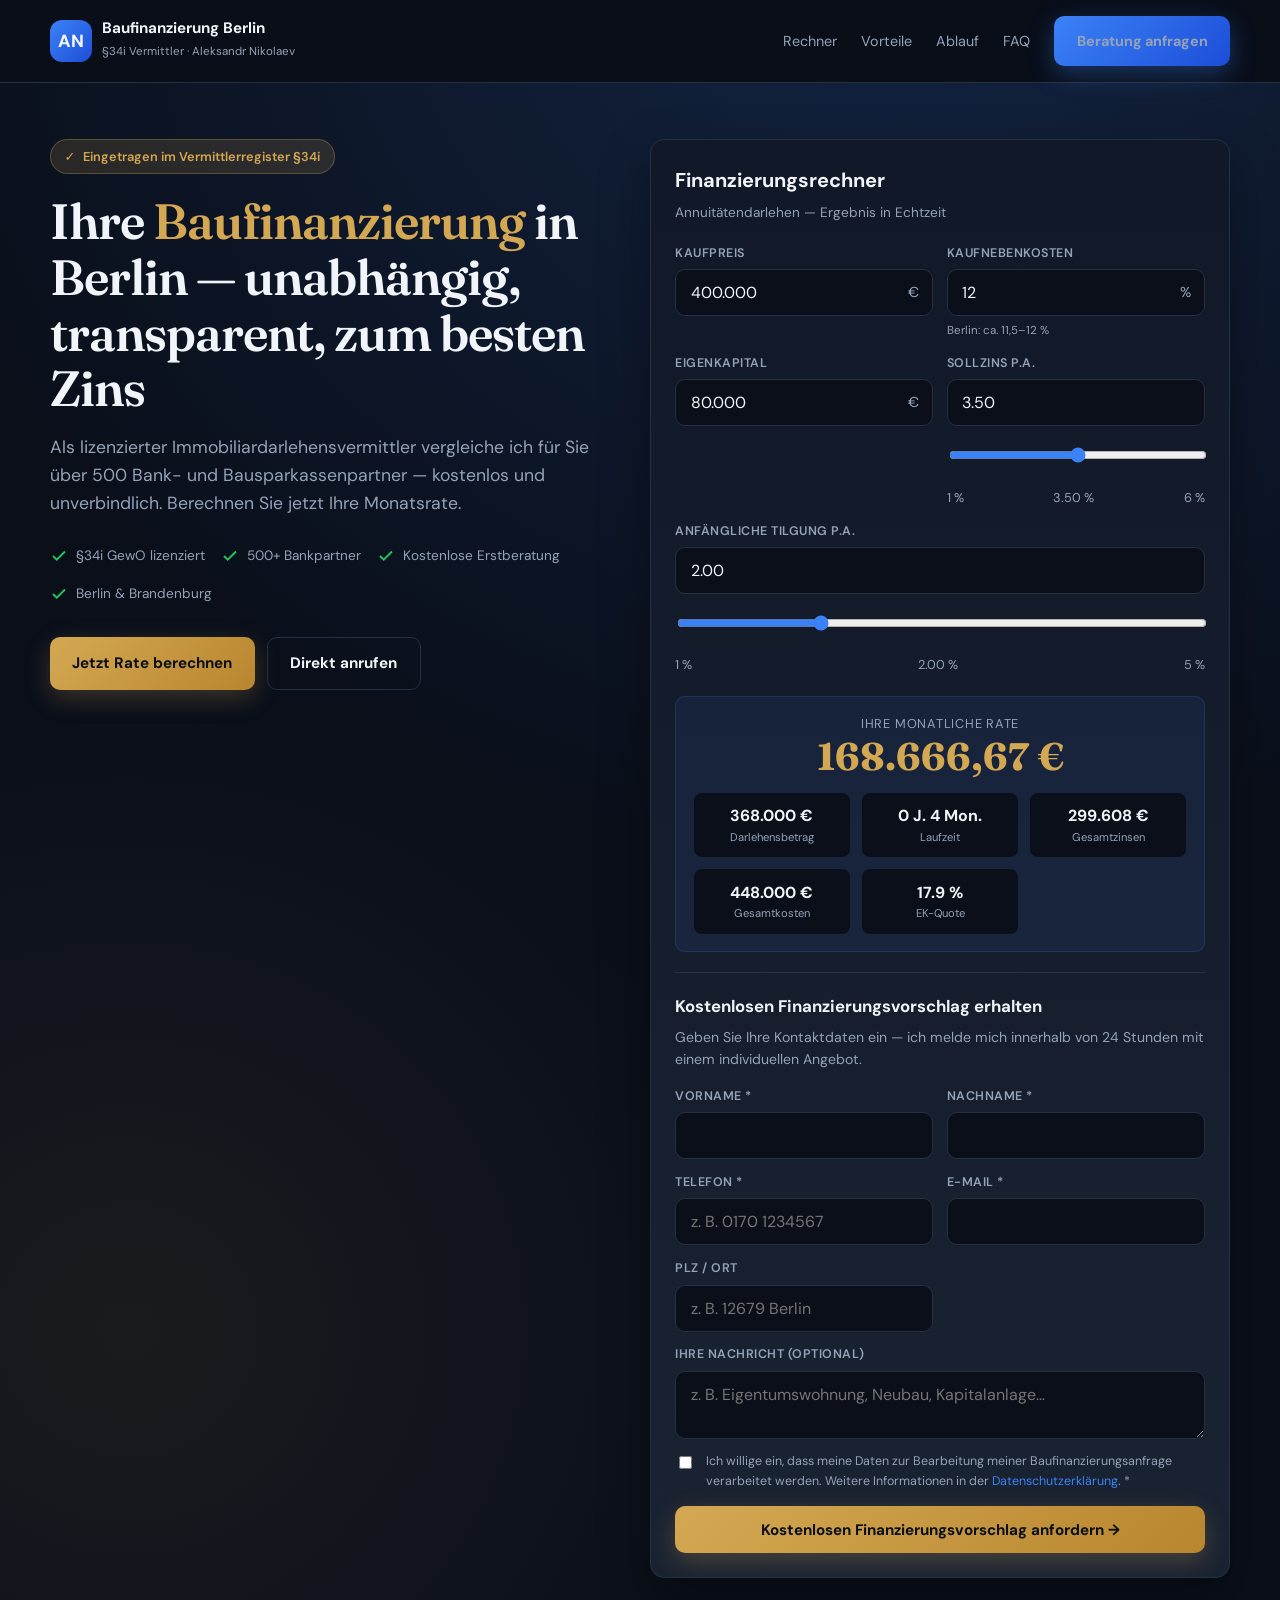
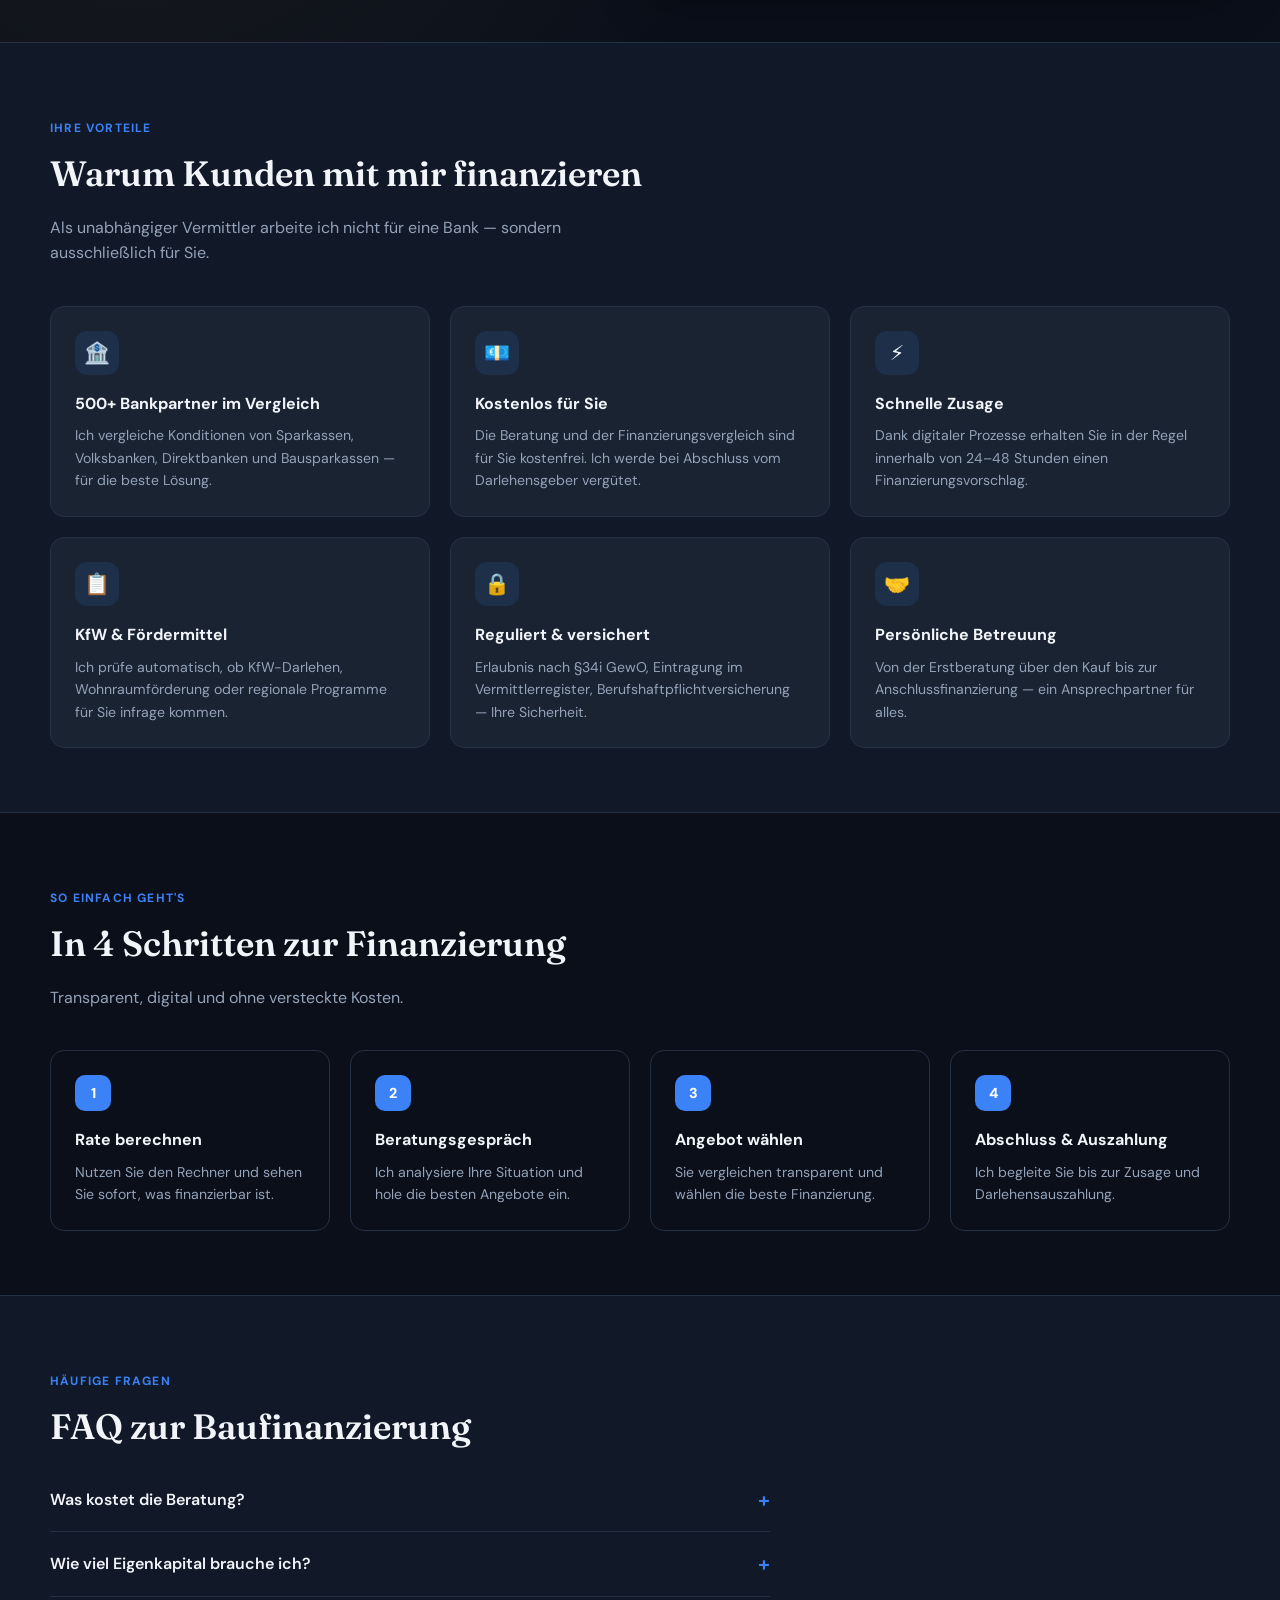
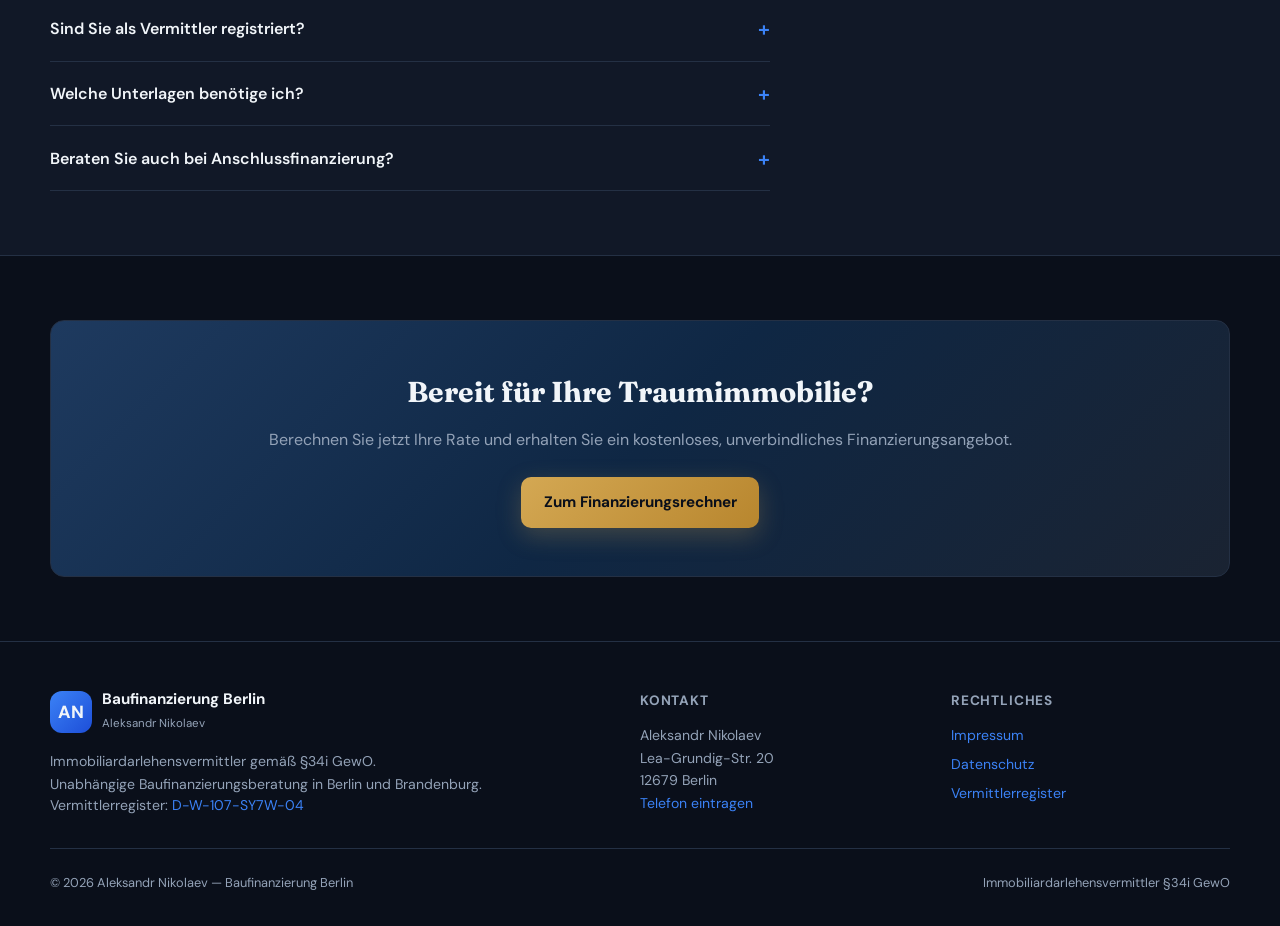
==== index.html @ 11df151f "Add Baufinanzierung Berlin landing page with calculator and SEO - Responsive landing page for Immobi" ====
<!DOCTYPE html>
<html lang="de">
<head>
  <meta charset="UTF-8">
  <meta name="viewport" content="width=device-width, initial-scale=1.0">
  <title>Baufinanzierung Berlin | Immobiliardarlehensvermittler §34i — Aleksandr Nikolaev</title>
  <meta name="description" content="Baufinanzierung in Berlin: Unabhängige Beratung, über 500 Bankpartner, kostenloser Finanzierungsrechner. Immobiliardarlehensvermittler §34i GewO — Aleksandr Nikolaev, eingetragen im Vermittlerregister.">
  <meta name="keywords" content="Baufinanzierung Berlin, Immobiliendarlehen Berlin, Baufinanzierungsberater, Immobiliardarlehensvermittler §34i, Finanzierungsrechner, Hauskauf Berlin, Eigentumswohnung finanzieren">
  <meta name="author" content="Aleksandr Nikolaev">
  <meta name="robots" content="index, follow, max-image-preview:large, max-snippet:-1">
  <link rel="canonical" href="https://www.example.de/">

  <!-- Open Graph -->
  <meta property="og:type" content="website">
  <meta property="og:locale" content="de_DE">
  <meta property="og:title" content="Baufinanzierung Berlin — Ihr unabhängiger Finanzierungspartner">
  <meta property="og:description" content="Kostenloser Finanzierungsrechner & persönliche Beratung. Immobiliardarlehensvermittler §34i GewO in Berlin.">
  <meta property="og:url" content="https://www.example.de/">
  <meta property="og:site_name" content="Baufinanzierung Berlin — Aleksandr Nikolaev">

  <!-- Twitter -->
  <meta name="twitter:card" content="summary_large_image">
  <meta name="twitter:title" content="Baufinanzierung Berlin | §34i Vermittler">
  <meta name="twitter:description" content="Finanzierungsrechner & unabhängige Baufinanzierungsberatung in Berlin.">

  <link rel="preconnect" href="https://fonts.googleapis.com">
  <link rel="preconnect" href="https://fonts.gstatic.com" crossorigin>
  <link href="https://fonts.googleapis.com/css2?family=DM+Sans:ital,opsz,wght@0,9..40,400;0,9..40,600;0,9..40,700;1,9..40,400&family=Fraunces:opsz,wght@9..144,500;9..144,600;9..144,700&display=swap" rel="stylesheet">
  <link rel="stylesheet" href="css/main.css">

  <!-- JSON-LD: FinancialService + LocalBusiness -->
  <script type="application/ld+json">
  {
    "@context": "https://schema.org",
    "@type": ["FinancialService", "LocalBusiness"],
    "name": "Aleksandr Nikolaev — Baufinanzierung Berlin",
    "description": "Unabhängige Baufinanzierungsberatung in Berlin. Immobiliardarlehensvermittler gemäß §34i GewO mit Zugang zu über 500 Bank- und Bausparkassenpartnern.",
    "url": "https://www.example.de/",
    "telephone": "+49-000-0000000",
    "email": "kontakt@example.de",
    "address": {
      "@type": "PostalAddress",
      "streetAddress": "Lea-Grundig-Str. 20",
      "addressLocality": "Berlin",
      "postalCode": "12679",
      "addressCountry": "DE"
    },
    "geo": {
      "@type": "GeoCoordinates",
      "latitude": 52.5358,
      "longitude": 13.5506
    },
    "areaServed": {
      "@type": "City",
      "name": "Berlin"
    },
    "priceRange": "Kostenlose Erstberatung",
    "knowsAbout": ["Baufinanzierung", "Immobiliendarlehen", "Anschlussfinanzierung", "Bausparvertrag", "KfW-Förderung"],
    "hasCredential": {
      "@type": "EducationalOccupationalCredential",
      "credentialCategory": "§34i GewO — Immobiliardarlehensvermittler",
      "recognizedBy": {
        "@type": "Organization",
        "name": "Industrie- und Handelskammer"
      }
    },
    "identifier": {
      "@type": "PropertyValue",
      "name": "Vermittlerregister",
      "value": "D-W-107-SY7W-04"
    },
    "sameAs": [
      "https://www.vermittlerregister.info/recherche?a=suche&registernummer=D-W-107-SY7W-04"
    ]
  }
  </script>

  <!-- JSON-LD: FAQ for Google & AI search -->
  <script type="application/ld+json">
  {
    "@context": "https://schema.org",
    "@type": "FAQPage",
    "mainEntity": [
      {
        "@type": "Question",
        "name": "Was kostet eine Baufinanzierungsberatung bei Aleksandr Nikolaev?",
        "acceptedAnswer": {
          "@type": "Answer",
          "text": "Die Erstberatung und der Finanzierungsvergleich sind für Sie als Kunde kostenlos. Der Vermittler erhält bei erfolgreichem Abschluss eine Provision vom Darlehensgeber."
        }
      },
      {
        "@type": "Question",
        "name": "Wie viel Eigenkapital brauche ich für eine Baufinanzierung in Berlin?",
        "acceptedAnswer": {
          "@type": "Answer",
          "text": "Empfohlen werden mindestens 20 % des Kaufpreises plus Nebenkosten (Grunderwerbsteuer, Notar, Makler). Mit unserem Rechner sehen Sie sofort, wie sich Ihre Monatsrate verändert."
        }
      },
      {
        "@type": "Question",
        "name": "Ist Aleksandr Nikolaev als Immobiliardarlehensvermittler registriert?",
        "acceptedAnswer": {
          "@type": "Answer",
          "text": "Ja. Aleksandr Nikolaev ist als Immobiliardarlehensvermittler gemäß §34i GewO im bundesweiten Vermittlerregister eingetragen (Registernummer D-W-107-SY7W-04)."
        }
      },
      {
        "@type": "Question",
        "name": "Wie schnell erhalte ich ein Finanzierungsangebot?",
        "acceptedAnswer": {
          "@type": "Answer",
          "text": "Nach Eingang Ihrer Unterlagen und Selbstauskunft erhalten Sie in der Regel innerhalb von 24–48 Stunden einen individuellen Finanzierungsvorschlag von mehreren Banken."
        }
      }
    ]
  }
  </script>

  <!-- JSON-LD: WebApplication (Calculator) -->
  <script type="application/ld+json">
  {
    "@context": "https://schema.org",
    "@type": "WebApplication",
    "name": "Baufinanzierungsrechner Berlin",
    "applicationCategory": "FinanceApplication",
    "operatingSystem": "Web",
    "offers": {
      "@type": "Offer",
      "price": "0",
      "priceCurrency": "EUR"
    },
    "description": "Kostenloser Annuitätendarlehen-Rechner für Baufinanzierungen in Berlin. Berechnen Sie Monatsrate, Laufzeit und Darlehensbetrag."
  }
  </script>
</head>
<body>
  <header class="site-header">
    <div class="container header-inner">
      <a href="/" class="logo" aria-label="Startseite">
        <div class="logo-mark" aria-hidden="true">AN</div>
        <div class="logo-text">
          <strong>Baufinanzierung Berlin</strong>
          <span>§34i Vermittler · Aleksandr Nikolaev</span>
        </div>
      </a>
      <nav class="nav" aria-label="Hauptnavigation">
        <a href="#rechner">Rechner</a>
        <a href="#vorteile">Vorteile</a>
        <a href="#ablauf">Ablauf</a>
        <a href="#faq">FAQ</a>
        <a href="#kontakt" class="btn btn-primary">Beratung anfragen</a>
      </nav>
      <button class="menu-toggle" aria-label="Menü öffnen" aria-expanded="false">☰</button>
    </div>
  </header>

  <main>
    <!-- Hero + Calculator -->
    <section class="hero" id="kontakt">
      <div class="container hero-grid">
        <div class="hero-content">
          <div class="hero-badge">
            <span aria-hidden="true">✓</span>
            Eingetragen im Vermittlerregister §34i
          </div>
          <h1>Ihre <em>Baufinanzierung</em> in Berlin — unabhängig, transparent, zum besten Zins</h1>
          <p class="hero-lead">
            Als lizenzierter Immobiliardarlehensvermittler vergleiche ich für Sie über 500 Bank- und Bausparkassenpartner —
            kostenlos und unverbindlich. Berechnen Sie jetzt Ihre Monatsrate.
          </p>

          <div class="trust-row">
            <div class="trust-item">
              <svg width="18" height="18" viewBox="0 0 24 24" fill="none" stroke="currentColor" stroke-width="2.5"><path d="M20 6L9 17l-5-5"/></svg>
              §34i GewO lizenziert
            </div>
            <div class="trust-item">
              <svg width="18" height="18" viewBox="0 0 24 24" fill="none" stroke="currentColor" stroke-width="2.5"><path d="M20 6L9 17l-5-5"/></svg>
              500+ Bankpartner
            </div>
            <div class="trust-item">
              <svg width="18" height="18" viewBox="0 0 24 24" fill="none" stroke="currentColor" stroke-width="2.5"><path d="M20 6L9 17l-5-5"/></svg>
              Kostenlose Erstberatung
            </div>
            <div class="trust-item">
              <svg width="18" height="18" viewBox="0 0 24 24" fill="none" stroke="currentColor" stroke-width="2.5"><path d="M20 6L9 17l-5-5"/></svg>
              Berlin &amp; Brandenburg
            </div>
          </div>

          <div class="hero-cta">
            <a href="#rechner" class="btn btn-gold">Jetzt Rate berechnen</a>
            <a href="tel:+490000000000" class="btn btn-outline">Direkt anrufen</a>
          </div>
        </div>

        <!-- Calculator -->
        <div class="calc-card" id="rechner">
          <h2>Finanzierungsrechner</h2>
          <p class="calc-subtitle">Annuitätendarlehen — Ergebnis in Echtzeit</p>

          <form id="calc-form" novalidate>
            <div class="field-grid">
              <div class="field">
                <label for="kaufpreis">Kaufpreis</label>
                <div class="input-suffix" data-suffix="€">
                  <input type="text" id="kaufpreis" name="kaufpreis" inputmode="numeric" value="400.000" required>
                </div>
              </div>
              <div class="field">
                <label for="nebenkosten">Kaufnebenkosten</label>
                <div class="input-suffix" data-suffix="%">
                  <input type="number" id="nebenkosten" name="nebenkosten" min="5" max="20" step="0.5" value="12">
                </div>
                <span class="field-hint">Berlin: ca. 11,5–12 %</span>
              </div>
              <div class="field">
                <label for="eigenkapital">Eigenkapital</label>
                <div class="input-suffix" data-suffix="€">
                  <input type="text" id="eigenkapital" name="eigenkapital" inputmode="numeric" value="80.000">
                </div>
              </div>
              <div class="field">
                <label for="zins">Sollzins p.a.</label>
                <input type="number" id="zins" name="zins" min="0.5" max="8" step="0.01" value="3.50">
                <input type="range" id="zins-slider" min="1" max="6" step="0.05" value="3.50" aria-label="Zinssatz Schieberegler">
                <div class="range-value"><span>1 %</span><span id="zins-display">3,50 %</span><span>6 %</span></div>
              </div>
              <div class="field full">
                <label for="tilgung">Anfängliche Tilgung p.a.</label>
                <input type="number" id="tilgung" name="tilgung" min="1" max="10" step="0.1" value="2.00">
                <input type="range" id="tilgung-slider" min="1" max="5" step="0.1" value="2.00" aria-label="Tilgung Schieberegler">
                <div class="range-value"><span>1 %</span><span id="tilgung-display">2,00 %</span><span>5 %</span></div>
              </div>
            </div>

            <div class="calc-results" id="calc-results" aria-live="polite">
              <div class="result-highlight">
                <div class="label">Ihre monatliche Rate</div>
                <div class="value" id="result-rate">—</div>
              </div>
              <div class="result-grid">
                <div class="result-item">
                  <div class="val" id="result-darlehen">—</div>
                  <div class="lbl">Darlehensbetrag</div>
                </div>
                <div class="result-item">
                  <div class="val" id="result-laufzeit">—</div>
                  <div class="lbl">Laufzeit</div>
                </div>
                <div class="result-item">
                  <div class="val" id="result-zinsen">—</div>
                  <div class="lbl">Gesamtzinsen</div>
                </div>
              </div>
              <div class="result-grid" style="margin-top:0.75rem">
                <div class="result-item">
                  <div class="val" id="result-gesamt">—</div>
                  <div class="lbl">Gesamtkosten</div>
                </div>
                <div class="result-item">
                  <div class="val" id="result-ek-quote">—</div>
                  <div class="lbl">EK-Quote</div>
                </div>
              </div>
            </div>

            <!-- Lead capture -->
            <div class="lead-section" id="lead-section">
              <h3>Kostenlosen Finanzierungsvorschlag erhalten</h3>
              <p>Geben Sie Ihre Kontaktdaten ein — ich melde mich innerhalb von 24 Stunden mit einem individuellen Angebot.</p>

              <form id="lead-form" novalidate>
                <div class="field-grid">
                  <div class="field">
                    <label for="vorname">Vorname *</label>
                    <input type="text" id="vorname" name="vorname" autocomplete="given-name" required>
                  </div>
                  <div class="field">
                    <label for="nachname">Nachname *</label>
                    <input type="text" id="nachname" name="nachname" autocomplete="family-name" required>
                  </div>
                  <div class="field">
                    <label for="telefon">Telefon *</label>
                    <input type="tel" id="telefon" name="telefon" autocomplete="tel" placeholder="z. B. 0170 1234567" required>
                  </div>
                  <div class="field">
                    <label for="email">E-Mail *</label>
                    <input type="email" id="email" name="email" autocomplete="email" required>
                  </div>
                  <div class="field">
                    <label for="plz">PLZ / Ort</label>
                    <input type="text" id="plz" name="plz" autocomplete="postal-code" placeholder="z. B. 12679 Berlin">
                  </div>
                  <div class="field full">
                    <label for="nachricht">Ihre Nachricht (optional)</label>
                    <textarea id="nachricht" name="nachricht" rows="2" placeholder="z. B. Eigentumswohnung, Neubau, Kapitalanlage…"></textarea>
                  </div>
                </div>

                <label class="consent">
                  <input type="checkbox" id="consent" name="consent" required>
                  <span>
                    Ich willige ein, dass meine Daten zur Bearbeitung meiner Baufinanzierungsanfrage verarbeitet werden.
                    Weitere Informationen in der <a href="datenschutz.html">Datenschutzerklärung</a>. *
                  </span>
                </label>

                <div class="form-error" id="form-error" role="alert"></div>

                <button type="submit" class="btn btn-gold btn-block">
                  Kostenlosen Finanzierungsvorschlag anfordern →
                </button>
              </form>

              <div class="form-success" id="form-success">
                <svg width="48" height="48" viewBox="0 0 24 24" fill="none" stroke="currentColor" stroke-width="2"><path d="M22 11.08V12a10 10 0 1 1-5.93-9.14"/><path d="M22 4L12 14.01l-3-3"/></svg>
                <h3>Vielen Dank für Ihre Anfrage!</h3>
                <p>Ich melde mich innerhalb von 24 Stunden bei Ihnen.</p>
              </div>
            </div>
          </form>
        </div>
      </div>
    </section>

    <!-- Benefits -->
    <section id="vorteile" class="bg-alt">
      <div class="container">
        <p class="section-label">Ihre Vorteile</p>
        <h2 class="section-title">Warum Kunden mit mir finanzieren</h2>
        <p class="section-lead">Als unabhängiger Vermittler arbeite ich nicht für eine Bank — sondern ausschließlich für Sie.</p>

        <div class="benefits-grid">
          <article class="benefit-card">
            <div class="benefit-icon" aria-hidden="true">🏦</div>
            <h3>500+ Bankpartner im Vergleich</h3>
            <p>Ich vergleiche Konditionen von Sparkassen, Volksbanken, Direktbanken und Bausparkassen — für die beste Lösung.</p>
          </article>
          <article class="benefit-card">
            <div class="benefit-icon" aria-hidden="true">💶</div>
            <h3>Kostenlos für Sie</h3>
            <p>Die Beratung und der Finanzierungsvergleich sind für Sie kostenfrei. Ich werde bei Abschluss vom Darlehensgeber vergütet.</p>
          </article>
          <article class="benefit-card">
            <div class="benefit-icon" aria-hidden="true">⚡</div>
            <h3>Schnelle Zusage</h3>
            <p>Dank digitaler Prozesse erhalten Sie in der Regel innerhalb von 24–48 Stunden einen Finanzierungsvorschlag.</p>
          </article>
          <article class="benefit-card">
            <div class="benefit-icon" aria-hidden="true">📋</div>
            <h3>KfW &amp; Fördermittel</h3>
            <p>Ich prüfe automatisch, ob KfW-Darlehen, Wohnraumförderung oder regionale Programme für Sie infrage kommen.</p>
          </article>
          <article class="benefit-card">
            <div class="benefit-icon" aria-hidden="true">🔒</div>
            <h3>Reguliert &amp; versichert</h3>
            <p>Erlaubnis nach §34i GewO, Eintragung im Vermittlerregister, Berufshaftpflichtversicherung — Ihre Sicherheit.</p>
          </article>
          <article class="benefit-card">
            <div class="benefit-icon" aria-hidden="true">🤝</div>
            <h3>Persönliche Betreuung</h3>
            <p>Von der Erstberatung über den Kauf bis zur Anschlussfinanzierung — ein Ansprechpartner für alles.</p>
          </article>
        </div>
      </div>
    </section>

    <!-- Process -->
    <section id="ablauf">
      <div class="container">
        <p class="section-label">So einfach geht's</p>
        <h2 class="section-title">In 4 Schritten zur Finanzierung</h2>
        <p class="section-lead">Transparent, digital und ohne versteckte Kosten.</p>

        <div class="steps-grid">
          <article class="step-card">
            <div class="step-num">1</div>
            <h3>Rate berechnen</h3>
            <p>Nutzen Sie den Rechner und sehen Sie sofort, was finanzierbar ist.</p>
          </article>
          <article class="step-card">
            <div class="step-num">2</div>
            <h3>Beratungsgespräch</h3>
            <p>Ich analysiere Ihre Situation und hole die besten Angebote ein.</p>
          </article>
          <article class="step-card">
            <div class="step-num">3</div>
            <h3>Angebot wählen</h3>
            <p>Sie vergleichen transparent und wählen die beste Finanzierung.</p>
          </article>
          <article class="step-card">
            <div class="step-num">4</div>
            <h3>Abschluss &amp; Auszahlung</h3>
            <p>Ich begleite Sie bis zur Zusage und Darlehensauszahlung.</p>
          </article>
        </div>
      </div>
    </section>

    <!-- FAQ -->
    <section id="faq" class="bg-alt">
      <div class="container">
        <p class="section-label">Häufige Fragen</p>
        <h2 class="section-title">FAQ zur Baufinanzierung</h2>

        <div class="faq-list">
          <div class="faq-item">
            <button class="faq-question" type="button">Was kostet die Beratung?</button>
            <div class="faq-answer">
              <p>Für Sie als Kunde ist die Beratung und der Finanzierungsvergleich kostenlos. Ich erhalte bei erfolgreichem Abschluss eine Provision vom Darlehensgeber — nicht von Ihnen.</p>
            </div>
          </div>
          <div class="faq-item">
            <button class="faq-question" type="button">Wie viel Eigenkapital brauche ich?</button>
            <div class="faq-answer">
              <p>Empfohlen: mindestens 20 % des Kaufpreises plus Nebenkosten. In Berlin liegen die Kaufnebenkosten bei ca. 11,5–12 %. Mit weniger Eigenkapital ist eine Finanzierung oft möglich, aber die Konditionen können sich verschlechtern.</p>
            </div>
          </div>
          <div class="faq-item">
            <button class="faq-question" type="button">Sind Sie als Vermittler registriert?</button>
            <div class="faq-answer">
              <p>Ja. Ich bin als Immobiliardarlehensvermittler gemäß §34i GewO im <a href="https://www.vermittlerregister.info/recherche?a=suche&registernummer=D-W-107-SY7W-04" target="_blank" rel="noopener">Vermittlerregister</a> eingetragen (D-W-107-SY7W-04).</p>
            </div>
          </div>
          <div class="faq-item">
            <button class="faq-question" type="button">Welche Unterlagen benötige ich?</button>
            <div class="faq-answer">
              <p>Typischerweise: Personalausweis, die letzten 3 Gehaltsabrechnungen, Steuerbescheid oder Einkommensnachweis, Selbstauskunft und bei Bedarf Grundbuchauszug oder Kaufvertragsentwurf.</p>
            </div>
          </div>
          <div class="faq-item">
            <button class="faq-question" type="button">Beraten Sie auch bei Anschlussfinanzierung?</button>
            <div class="faq-answer">
              <p>Ja. Wenn Ihre Zinsbindung ausläuft, vergleiche ich rechtzeitig Anschlusskonditionen und helfe bei der Umschuldung oder Prolongation.</p>
            </div>
          </div>
        </div>
      </div>
    </section>

    <!-- CTA -->
    <section>
      <div class="container">
        <div class="cta-band">
          <h2>Bereit für Ihre Traumimmobilie?</h2>
          <p>Berechnen Sie jetzt Ihre Rate und erhalten Sie ein kostenloses, unverbindliches Finanzierungsangebot.</p>
          <a href="#rechner" class="btn btn-gold">Zum Finanzierungsrechner</a>
        </div>
      </div>
    </section>
  </main>

  <footer class="site-footer">
    <div class="container">
      <div class="footer-grid">
        <div>
          <a href="/" class="logo" style="margin-bottom:1rem">
            <div class="logo-mark" aria-hidden="true">AN</div>
            <div class="logo-text">
              <strong>Baufinanzierung Berlin</strong>
              <span>Aleksandr Nikolaev</span>
            </div>
          </a>
          <p>Immobiliardarlehensvermittler gemäß §34i GewO.<br>
          Unabhängige Baufinanzierungsberatung in Berlin und Brandenburg.</p>
          <p class="legal-note">
            Vermittlerregister: <a href="https://www.vermittlerregister.info/recherche?a=suche&registernummer=D-W-107-SY7W-04" target="_blank" rel="noopener">D-W-107-SY7W-04</a>
          </p>
        </div>
        <div>
          <h4>Kontakt</h4>
          <p>
            Aleksandr Nikolaev<br>
            Lea-Grundig-Str. 20<br>
            12679 Berlin<br>
            <a href="tel:+490000000000">Telefon eintragen</a>
          </p>
        </div>
        <div>
          <h4>Rechtliches</h4>
          <ul class="footer-links">
            <li><a href="impressum.html">Impressum</a></li>
            <li><a href="datenschutz.html">Datenschutz</a></li>
            <li><a href="https://www.vermittlerregister.info/recherche?a=suche&registernummer=D-W-107-SY7W-04" target="_blank" rel="noopener">Vermittlerregister</a></li>
          </ul>
        </div>
      </div>
      <div class="footer-bottom">
        <span>© 2026 Aleksandr Nikolaev — Baufinanzierung Berlin</span>
        <span>Immobiliardarlehensvermittler §34i GewO</span>
      </div>
    </div>
  </footer>

  <script src="js/config.js"></script>
  <script src="js/calculator.js"></script>
  <script src="js/form.js"></script>
</body>
</html>
---- css/main.css ----
/* Baufinanzierung Berlin — Landing Page */

:root {
  --bg: #0a0f1a;
  --bg-card: #111827;
  --bg-elevated: #1a2332;
  --border: #243044;
  --text: #f1f5f9;
  --text-muted: #94a3b8;
  --accent: #3b82f6;
  --accent-hover: #2563eb;
  --gold: #d4a853;
  --gold-soft: rgba(212, 168, 83, 0.15);
  --success: #22c55e;
  --radius: 14px;
  --radius-sm: 10px;
  --shadow: 0 20px 50px rgba(0, 0, 0, 0.35);
  --font: 'DM Sans', system-ui, -apple-system, sans-serif;
  --font-display: 'Fraunces', Georgia, serif;
  --max: 1180px;
}

*,
*::before,
*::after {
  box-sizing: border-box;
}

html {
  scroll-behavior: smooth;
}

body {
  margin: 0;
  font-family: var(--font);
  background: var(--bg);
  color: var(--text);
  line-height: 1.6;
  -webkit-font-smoothing: antialiased;
}

img {
  max-width: 100%;
  height: auto;
}

a {
  color: var(--accent);
  text-decoration: none;
}

a:hover {
  text-decoration: underline;
}

.container {
  width: min(100% - 2rem, var(--max));
  margin-inline: auto;
}

/* Header */
.site-header {
  position: sticky;
  top: 0;
  z-index: 100;
  background: rgba(10, 15, 26, 0.92);
  backdrop-filter: blur(12px);
  border-bottom: 1px solid var(--border);
}

.header-inner {
  display: flex;
  align-items: center;
  justify-content: space-between;
  padding: 1rem 0;
  gap: 1rem;
}

.logo {
  display: flex;
  align-items: center;
  gap: 0.65rem;
  text-decoration: none;
  color: var(--text);
}

.logo-mark {
  width: 42px;
  height: 42px;
  border-radius: 12px;
  background: linear-gradient(135deg, var(--accent), #1d4ed8);
  display: grid;
  place-items: center;
  font-weight: 800;
  font-size: 1.1rem;
}

.logo-text strong {
  display: block;
  font-size: 0.95rem;
  line-height: 1.2;
}

.logo-text span {
  font-size: 0.72rem;
  color: var(--text-muted);
}

.nav {
  display: flex;
  align-items: center;
  gap: 1.5rem;
}

.nav a {
  color: var(--text-muted);
  font-size: 0.9rem;
  text-decoration: none;
  transition: color 0.2s;
}

.nav a:hover {
  color: var(--text);
  text-decoration: none;
}

.btn {
  display: inline-flex;
  align-items: center;
  justify-content: center;
  gap: 0.5rem;
  padding: 0.85rem 1.4rem;
  border-radius: var(--radius-sm);
  font-weight: 700;
  font-size: 0.95rem;
  border: none;
  cursor: pointer;
  transition: transform 0.15s, background 0.2s, box-shadow 0.2s;
  text-decoration: none;
  font-family: inherit;
}

.btn:hover {
  text-decoration: none;
  transform: translateY(-1px);
}

.btn-primary {
  background: linear-gradient(135deg, var(--accent), #1d4ed8);
  color: #fff;
  box-shadow: 0 8px 24px rgba(59, 130, 246, 0.35);
}

.btn-primary:hover {
  background: linear-gradient(135deg, var(--accent-hover), #1e40af);
}

.btn-gold {
  background: linear-gradient(135deg, var(--gold), #b8862e);
  color: #0a0f1a;
  box-shadow: 0 8px 24px rgba(212, 168, 83, 0.25);
}

.btn-outline {
  background: transparent;
  color: var(--text);
  border: 1px solid var(--border);
}

.btn-block {
  width: 100%;
}

.menu-toggle {
  display: none;
  background: none;
  border: none;
  color: var(--text);
  font-size: 1.5rem;
  cursor: pointer;
}

/* Hero */
.hero {
  padding: 3.5rem 0 4rem;
  position: relative;
  overflow: hidden;
}

.hero::before {
  content: '';
  position: absolute;
  inset: 0;
  background:
    radial-gradient(ellipse 80% 60% at 70% -10%, rgba(59, 130, 246, 0.18), transparent),
    radial-gradient(ellipse 50% 40% at 10% 80%, rgba(212, 168, 83, 0.08), transparent);
  pointer-events: none;
}

.hero-grid {
  display: grid;
  grid-template-columns: 1fr 1.05fr;
  gap: 3rem;
  align-items: start;
  position: relative;
}

.hero-badge {
  display: inline-flex;
  align-items: center;
  gap: 0.5rem;
  padding: 0.4rem 0.85rem;
  border-radius: 999px;
  background: var(--gold-soft);
  border: 1px solid rgba(212, 168, 83, 0.3);
  color: var(--gold);
  font-size: 0.8rem;
  font-weight: 600;
  margin-bottom: 1.25rem;
}

.hero h1 {
  font-family: var(--font-display);
  font-size: clamp(2rem, 4.5vw, 3.1rem);
  line-height: 1.12;
  margin: 0 0 1rem;
  font-weight: 600;
  letter-spacing: -0.02em;
}

.hero h1 em {
  font-style: normal;
  color: var(--gold);
}

.hero-lead {
  font-size: 1.1rem;
  color: var(--text-muted);
  margin: 0 0 1.75rem;
  max-width: 34rem;
}

.trust-row {
  display: flex;
  flex-wrap: wrap;
  gap: 1rem;
  margin-bottom: 2rem;
}

.trust-item {
  display: flex;
  align-items: center;
  gap: 0.5rem;
  font-size: 0.85rem;
  color: var(--text-muted);
}

.trust-item svg {
  flex-shrink: 0;
  color: var(--success);
}

.hero-cta {
  display: flex;
  flex-wrap: wrap;
  gap: 0.75rem;
}

/* Calculator card */
.calc-card {
  background: linear-gradient(180deg, var(--bg-card) 0%, var(--bg-elevated) 100%);
  border: 1px solid var(--border);
  border-radius: var(--radius);
  padding: 1.5rem;
  box-shadow: var(--shadow);
}

.calc-card h2 {
  margin: 0 0 0.35rem;
  font-size: 1.25rem;
}

.calc-subtitle {
  margin: 0 0 1.25rem;
  font-size: 0.85rem;
  color: var(--text-muted);
}

.calc-tabs {
  display: flex;
  gap: 0.5rem;
  margin-bottom: 1.25rem;
}

.calc-tab {
  flex: 1;
  padding: 0.6rem;
  border-radius: var(--radius-sm);
  border: 1px solid var(--border);
  background: transparent;
  color: var(--text-muted);
  font-family: inherit;
  font-size: 0.82rem;
  font-weight: 600;
  cursor: pointer;
  transition: all 0.2s;
}

.calc-tab.active {
  background: var(--accent);
  border-color: var(--accent);
  color: #fff;
}

.field-grid {
  display: grid;
  grid-template-columns: 1fr 1fr;
  gap: 0.85rem;
}

.field {
  display: flex;
  flex-direction: column;
  gap: 0.35rem;
}

.field.full {
  grid-column: 1 / -1;
}

.field label {
  font-size: 0.78rem;
  font-weight: 600;
  color: var(--text-muted);
  text-transform: uppercase;
  letter-spacing: 0.04em;
}

.field input,
.field select,
.field textarea {
  width: 100%;
  padding: 0.75rem 0.9rem;
  border-radius: var(--radius-sm);
  border: 1px solid var(--border);
  background: var(--bg);
  color: var(--text);
  font-family: inherit;
  font-size: 1rem;
  transition: border-color 0.2s, box-shadow 0.2s;
}

.field input:focus,
.field select:focus,
.field textarea:focus {
  outline: none;
  border-color: var(--accent);
  box-shadow: 0 0 0 3px rgba(59, 130, 246, 0.2);
}

.field-hint {
  font-size: 0.72rem;
  color: var(--text-muted);
}

.input-suffix {
  position: relative;
}

.input-suffix input {
  padding-right: 2.5rem;
}

.input-suffix::after {
  content: attr(data-suffix);
  position: absolute;
  right: 0.9rem;
  top: 50%;
  transform: translateY(-50%);
  color: var(--text-muted);
  font-size: 0.9rem;
  pointer-events: none;
}

.range-value {
  display: flex;
  justify-content: space-between;
  font-size: 0.8rem;
  color: var(--text-muted);
  margin-top: 0.25rem;
}

input[type='range'] {
  width: 100%;
  accent-color: var(--accent);
}

/* Results */
.calc-results {
  margin-top: 1.25rem;
  padding: 1.1rem;
  border-radius: var(--radius-sm);
  background: rgba(59, 130, 246, 0.08);
  border: 1px solid rgba(59, 130, 246, 0.2);
  display: none;
}

.calc-results.visible {
  display: block;
  animation: fadeUp 0.4s ease;
}

@keyframes fadeUp {
  from {
    opacity: 0;
    transform: translateY(8px);
  }
  to {
    opacity: 1;
    transform: translateY(0);
  }
}

.result-highlight {
  text-align: center;
  margin-bottom: 1rem;
}

.result-highlight .label {
  font-size: 0.8rem;
  color: var(--text-muted);
  text-transform: uppercase;
  letter-spacing: 0.06em;
}

.result-highlight .value {
  font-family: var(--font-display);
  font-size: 2.4rem;
  font-weight: 700;
  color: var(--gold);
  line-height: 1.1;
}

.result-grid {
  display: grid;
  grid-template-columns: repeat(3, 1fr);
  gap: 0.75rem;
}

.result-item {
  text-align: center;
  padding: 0.65rem;
  background: var(--bg);
  border-radius: 8px;
}

.result-item .val {
  font-weight: 700;
  font-size: 1rem;
}

.result-item .lbl {
  font-size: 0.7rem;
  color: var(--text-muted);
}

/* Lead form inside calculator */
.lead-section {
  margin-top: 1.25rem;
  padding-top: 1.25rem;
  border-top: 1px solid var(--border);
  display: none;
}

.lead-section.visible {
  display: block;
  animation: fadeUp 0.4s ease;
}

.lead-section h3 {
  margin: 0 0 0.35rem;
  font-size: 1.05rem;
}

.lead-section p {
  margin: 0 0 1rem;
  font-size: 0.88rem;
  color: var(--text-muted);
}

.consent {
  display: flex;
  gap: 0.65rem;
  align-items: flex-start;
  font-size: 0.78rem;
  color: var(--text-muted);
  margin: 0.85rem 0;
}

.consent input {
  margin-top: 0.2rem;
  accent-color: var(--accent);
}

.form-error {
  color: #f87171;
  font-size: 0.8rem;
  margin-top: 0.5rem;
  display: none;
}

.form-error.visible {
  display: block;
}

.form-success {
  display: none;
  text-align: center;
  padding: 2rem 1rem;
}

.form-success.visible {
  display: block;
  animation: fadeUp 0.4s ease;
}

.form-success svg {
  color: var(--success);
  margin-bottom: 0.75rem;
}

/* Sections */
section {
  padding: 4rem 0;
}

.section-label {
  font-size: 0.75rem;
  font-weight: 700;
  text-transform: uppercase;
  letter-spacing: 0.1em;
  color: var(--accent);
  margin-bottom: 0.5rem;
}

.section-title {
  font-family: var(--font-display);
  font-size: clamp(1.6rem, 3vw, 2.2rem);
  margin: 0 0 0.75rem;
  font-weight: 600;
}

.section-lead {
  color: var(--text-muted);
  max-width: 38rem;
  margin: 0 0 2.5rem;
}

.bg-alt {
  background: var(--bg-card);
  border-block: 1px solid var(--border);
}

/* Steps */
.steps-grid {
  display: grid;
  grid-template-columns: repeat(4, 1fr);
  gap: 1.25rem;
}

.step-card {
  padding: 1.5rem;
  border-radius: var(--radius);
  border: 1px solid var(--border);
  background: var(--bg);
  position: relative;
}

.step-num {
  width: 36px;
  height: 36px;
  border-radius: 10px;
  background: var(--accent);
  color: #fff;
  display: grid;
  place-items: center;
  font-weight: 800;
  font-size: 0.9rem;
  margin-bottom: 1rem;
}

.step-card h3 {
  margin: 0 0 0.5rem;
  font-size: 1rem;
}

.step-card p {
  margin: 0;
  font-size: 0.88rem;
  color: var(--text-muted);
}

/* Benefits */
.benefits-grid {
  display: grid;
  grid-template-columns: repeat(3, 1fr);
  gap: 1.25rem;
}

.benefit-card {
  padding: 1.5rem;
  border-radius: var(--radius);
  border: 1px solid var(--border);
  background: var(--bg-elevated);
}

.benefit-icon {
  width: 44px;
  height: 44px;
  border-radius: 12px;
  background: rgba(59, 130, 246, 0.12);
  display: grid;
  place-items: center;
  margin-bottom: 1rem;
  font-size: 1.3rem;
}

.benefit-card h3 {
  margin: 0 0 0.5rem;
  font-size: 1rem;
}

.benefit-card p {
  margin: 0;
  font-size: 0.88rem;
  color: var(--text-muted);
}

/* FAQ */
.faq-list {
  max-width: 720px;
}

.faq-item {
  border-bottom: 1px solid var(--border);
}

.faq-question {
  width: 100%;
  padding: 1.15rem 0;
  background: none;
  border: none;
  color: var(--text);
  font-family: inherit;
  font-size: 1rem;
  font-weight: 600;
  text-align: left;
  cursor: pointer;
  display: flex;
  justify-content: space-between;
  align-items: center;
  gap: 1rem;
}

.faq-question::after {
  content: '+';
  font-size: 1.3rem;
  color: var(--accent);
  transition: transform 0.2s;
}

.faq-item.open .faq-question::after {
  transform: rotate(45deg);
}

.faq-answer {
  max-height: 0;
  overflow: hidden;
  transition: max-height 0.3s ease;
}

.faq-item.open .faq-answer {
  max-height: 300px;
}

.faq-answer p {
  margin: 0 0 1.15rem;
  color: var(--text-muted);
  font-size: 0.92rem;
}

/* CTA band */
.cta-band {
  padding: 3rem;
  border-radius: var(--radius);
  background: linear-gradient(135deg, #1e3a5f 0%, #0f2744 50%, #1a2332 100%);
  border: 1px solid var(--border);
  text-align: center;
}

.cta-band h2 {
  font-family: var(--font-display);
  font-size: 1.8rem;
  margin: 0 0 0.75rem;
}

.cta-band p {
  color: var(--text-muted);
  margin: 0 0 1.5rem;
}

/* Footer */
.site-footer {
  padding: 3rem 0 2rem;
  border-top: 1px solid var(--border);
}

.footer-grid {
  display: grid;
  grid-template-columns: 2fr 1fr 1fr;
  gap: 2rem;
  margin-bottom: 2rem;
}

.footer-grid h4 {
  margin: 0 0 0.75rem;
  font-size: 0.85rem;
  text-transform: uppercase;
  letter-spacing: 0.06em;
  color: var(--text-muted);
}

.footer-grid p,
.footer-grid li {
  font-size: 0.88rem;
  color: var(--text-muted);
  margin: 0;
}

.footer-links {
  list-style: none;
  padding: 0;
  margin: 0;
}

.footer-links li {
  margin-bottom: 0.4rem;
}

.footer-bottom {
  padding-top: 1.5rem;
  border-top: 1px solid var(--border);
  display: flex;
  flex-wrap: wrap;
  justify-content: space-between;
  gap: 0.75rem;
  font-size: 0.8rem;
  color: var(--text-muted);
}

.legal-note {
  font-size: 0.75rem;
  color: var(--text-muted);
  margin-top: 1rem;
  line-height: 1.5;
}

/* Legal pages */
.legal-page {
  padding: 3rem 0 4rem;
  max-width: 720px;
}

.legal-page h1 {
  font-family: var(--font-display);
  font-size: 2rem;
  margin: 0 0 1.5rem;
}

.legal-page h2 {
  font-size: 1.15rem;
  margin: 2rem 0 0.75rem;
}

.legal-page p,
.legal-page li {
  color: var(--text-muted);
  font-size: 0.92rem;
}

.legal-page ul {
  padding-left: 1.25rem;
}

/* Mobile */
@media (max-width: 900px) {
  .hero-grid {
    grid-template-columns: 1fr;
  }

  .steps-grid {
    grid-template-columns: 1fr 1fr;
  }

  .benefits-grid {
    grid-template-columns: 1fr;
  }

  .footer-grid {
    grid-template-columns: 1fr;
  }

  .result-grid {
    grid-template-columns: 1fr;
  }
}

@media (max-width: 640px) {
  .nav {
    display: none;
    position: absolute;
    top: 100%;
    left: 0;
    right: 0;
    flex-direction: column;
    background: var(--bg-card);
    border-bottom: 1px solid var(--border);
    padding: 1rem;
  }

  .nav.open {
    display: flex;
  }

  .menu-toggle {
    display: block;
  }

  .field-grid {
    grid-template-columns: 1fr;
  }

  .steps-grid {
    grid-template-columns: 1fr;
  }

  .hero {
    padding-top: 2rem;
  }
}

@media (prefers-reduced-motion: reduce) {
  *,
  *::before,
  *::after {
    animation-duration: 0.01ms !important;
    transition-duration: 0.01ms !important;
  }
}
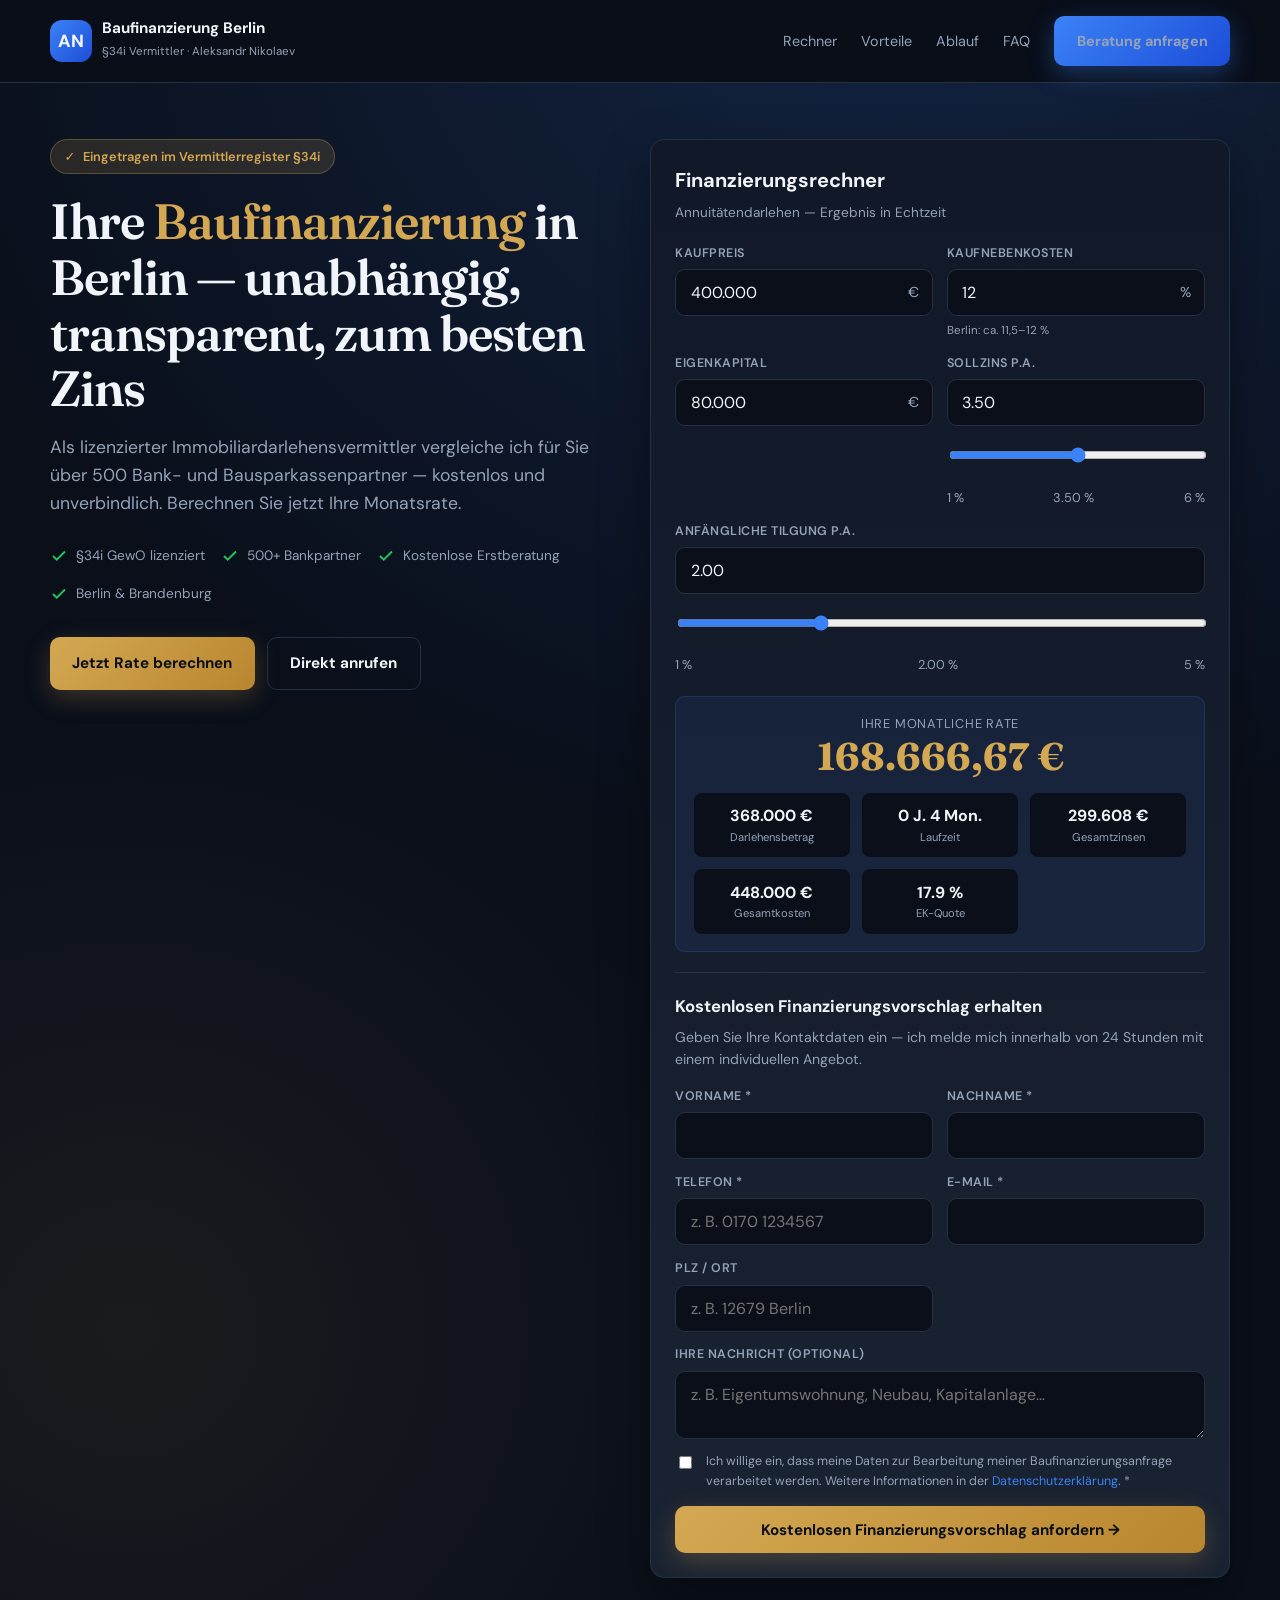
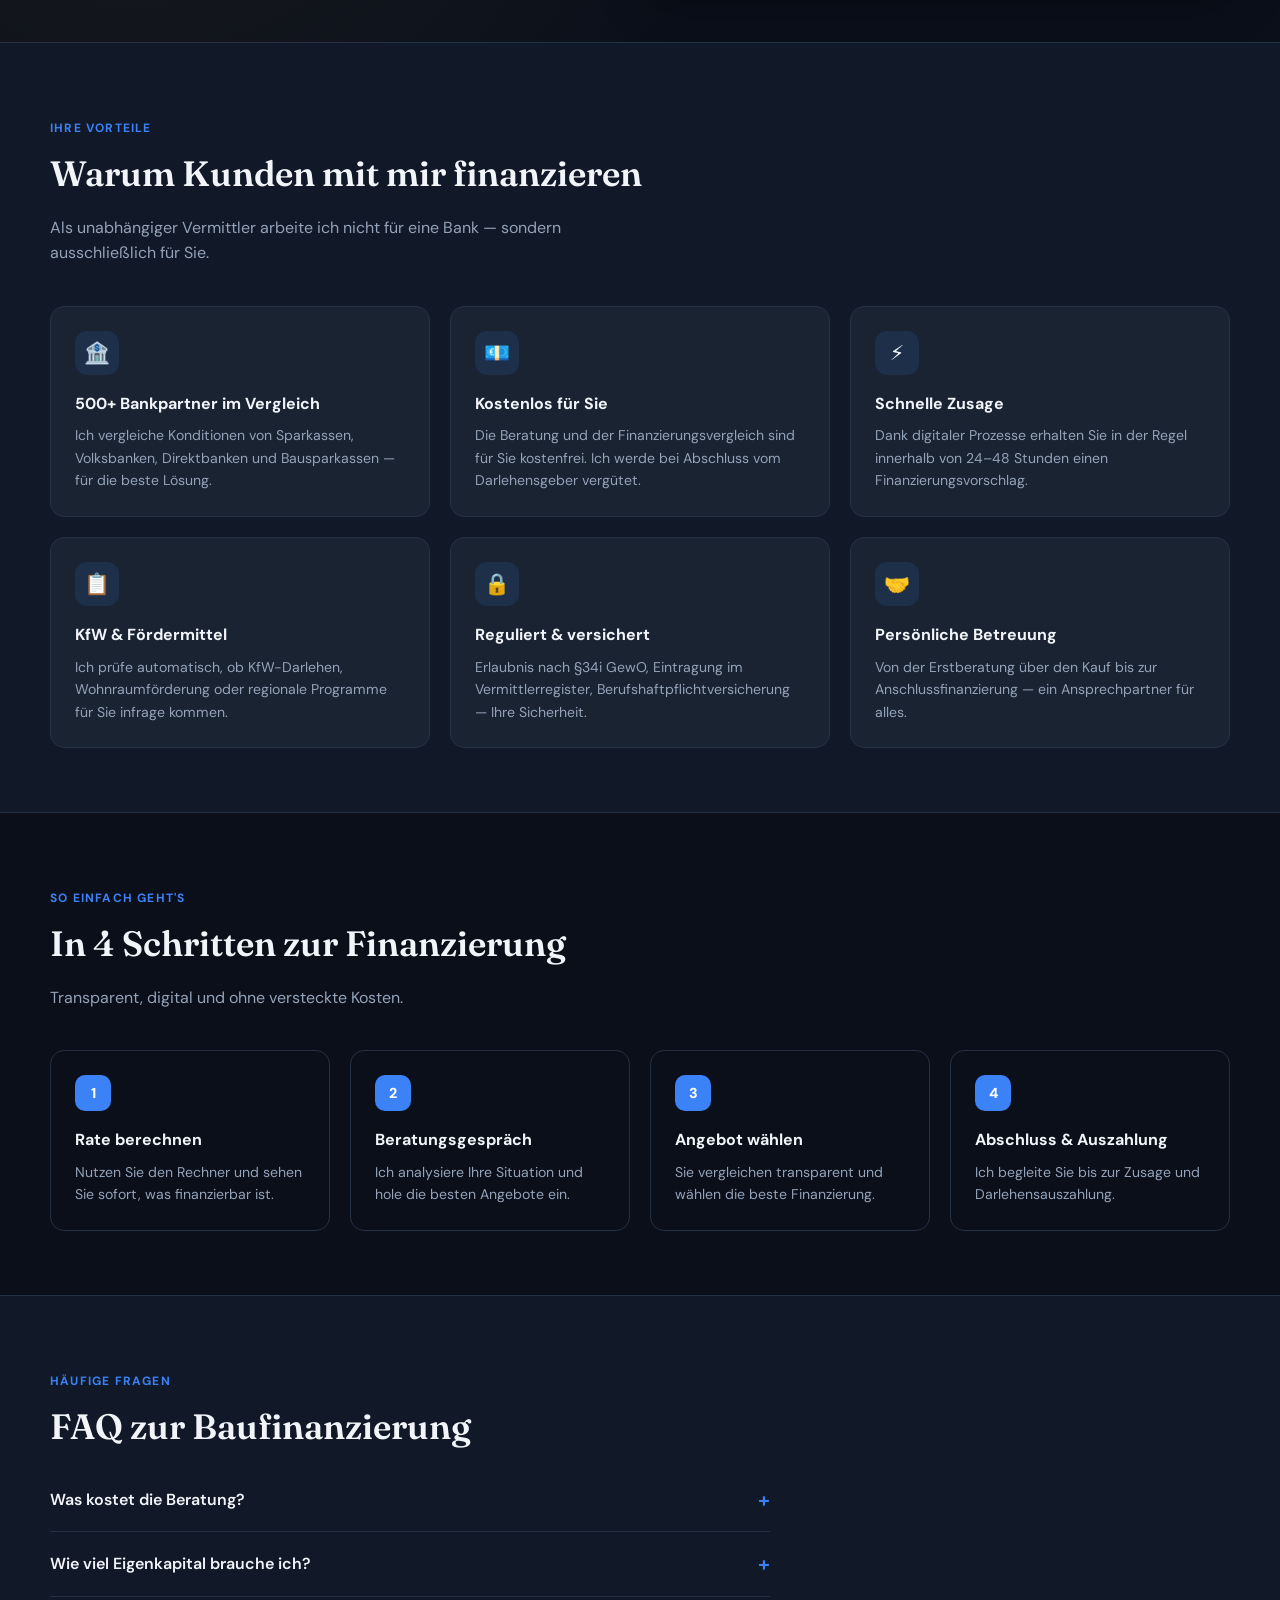
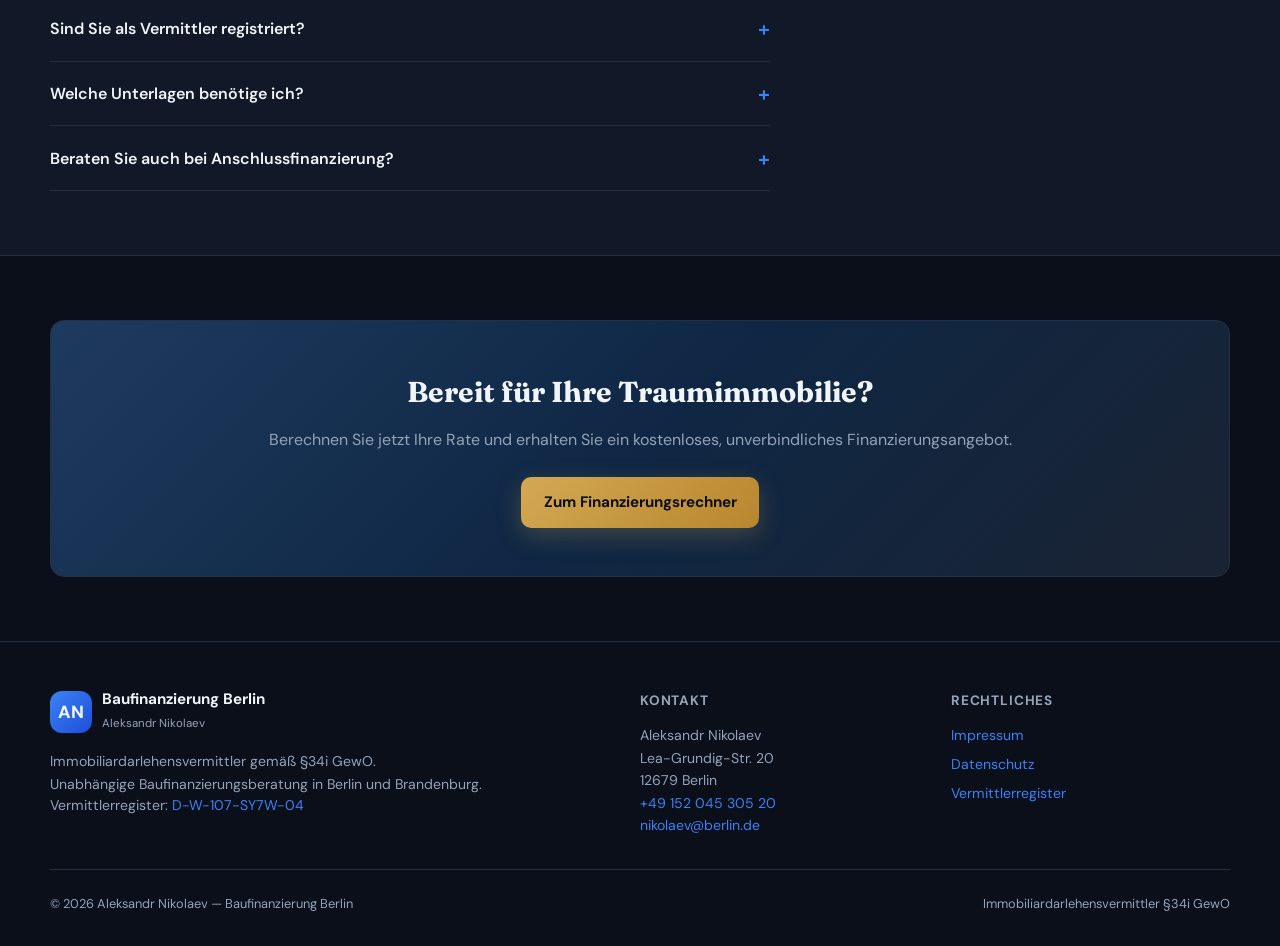
==== commit 9e76ba89: "Add contact details and complete Impressum from IHK/insurance docs - Phone: +49 152 045 305 20 - Ema" ====
--- a/index.html
+++ b/index.html
@@ -8,14 +8,14 @@
   <meta name="keywords" content="Baufinanzierung Berlin, Immobiliendarlehen Berlin, Baufinanzierungsberater, Immobiliardarlehensvermittler §34i, Finanzierungsrechner, Hauskauf Berlin, Eigentumswohnung finanzieren">
   <meta name="author" content="Aleksandr Nikolaev">
   <meta name="robots" content="index, follow, max-image-preview:large, max-snippet:-1">
-  <link rel="canonical" href="https://www.example.de/">
+  <link rel="canonical" href="https://nikolaev.berlin.de/">
 
   <!-- Open Graph -->
   <meta property="og:type" content="website">
   <meta property="og:locale" content="de_DE">
   <meta property="og:title" content="Baufinanzierung Berlin — Ihr unabhängiger Finanzierungspartner">
   <meta property="og:description" content="Kostenloser Finanzierungsrechner & persönliche Beratung. Immobiliardarlehensvermittler §34i GewO in Berlin.">
-  <meta property="og:url" content="https://www.example.de/">
+  <meta property="og:url" content="https://nikolaev.berlin.de/">
   <meta property="og:site_name" content="Baufinanzierung Berlin — Aleksandr Nikolaev">
 
   <!-- Twitter -->
@@ -35,9 +35,9 @@
     "@type": ["FinancialService", "LocalBusiness"],
     "name": "Aleksandr Nikolaev — Baufinanzierung Berlin",
     "description": "Unabhängige Baufinanzierungsberatung in Berlin. Immobiliardarlehensvermittler gemäß §34i GewO mit Zugang zu über 500 Bank- und Bausparkassenpartnern.",
-    "url": "https://www.example.de/",
-    "telephone": "+49-000-0000000",
-    "email": "kontakt@example.de",
+    "url": "https://nikolaev.berlin.de/",
+    "telephone": "+49-152-04530520",
+    "email": "nikolaev@berlin.de",
     "address": {
       "@type": "PostalAddress",
       "streetAddress": "Lea-Grundig-Str. 20",
@@ -191,7 +191,7 @@
 
           <div class="hero-cta">
             <a href="#rechner" class="btn btn-gold">Jetzt Rate berechnen</a>
-            <a href="tel:+490000000000" class="btn btn-outline">Direkt anrufen</a>
+            <a href="tel:+4915204530520" class="btn btn-outline">Direkt anrufen</a>
           </div>
         </div>
 
@@ -475,7 +475,8 @@
             Aleksandr Nikolaev<br>
             Lea-Grundig-Str. 20<br>
             12679 Berlin<br>
-            <a href="tel:+490000000000">Telefon eintragen</a>
+            <a href="tel:+4915204530520">+49 152 045 305 20</a><br>
+            <a href="mailto:nikolaev@berlin.de">nikolaev@berlin.de</a>
           </p>
         </div>
         <div>
